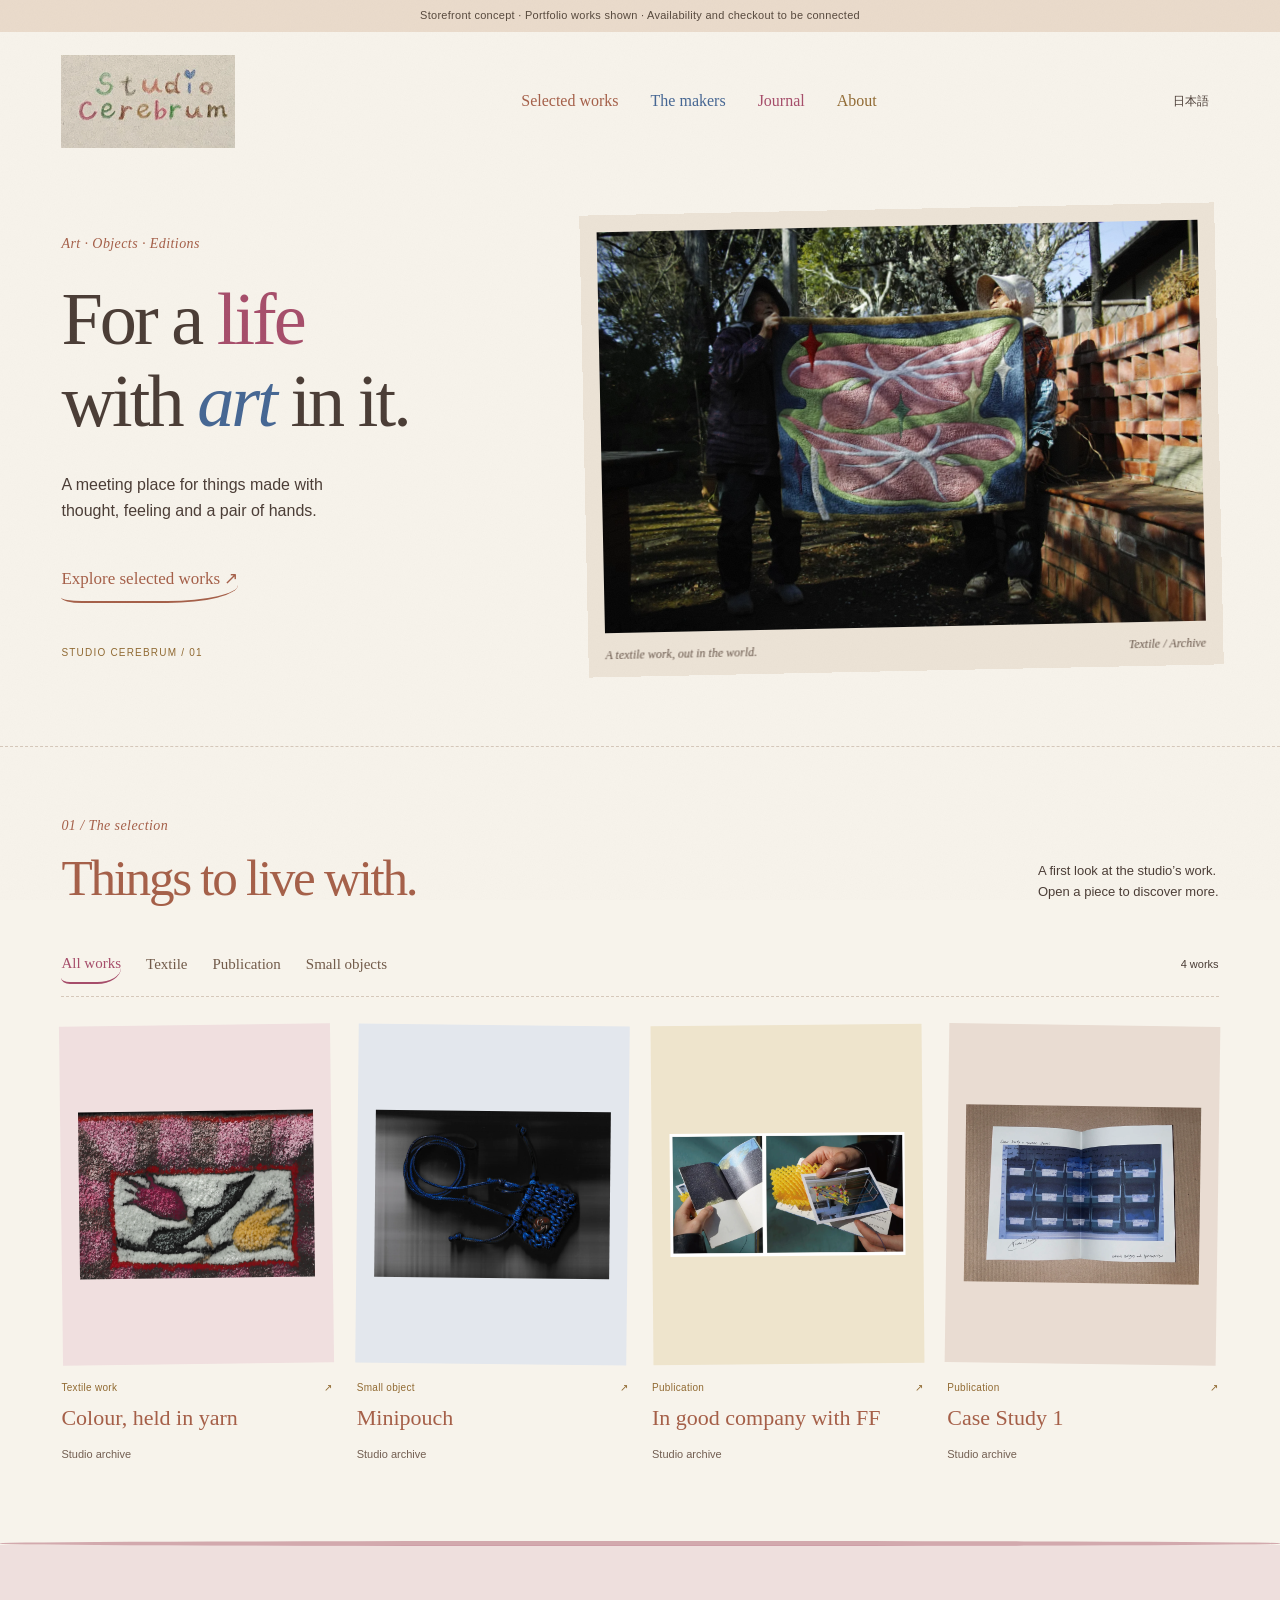
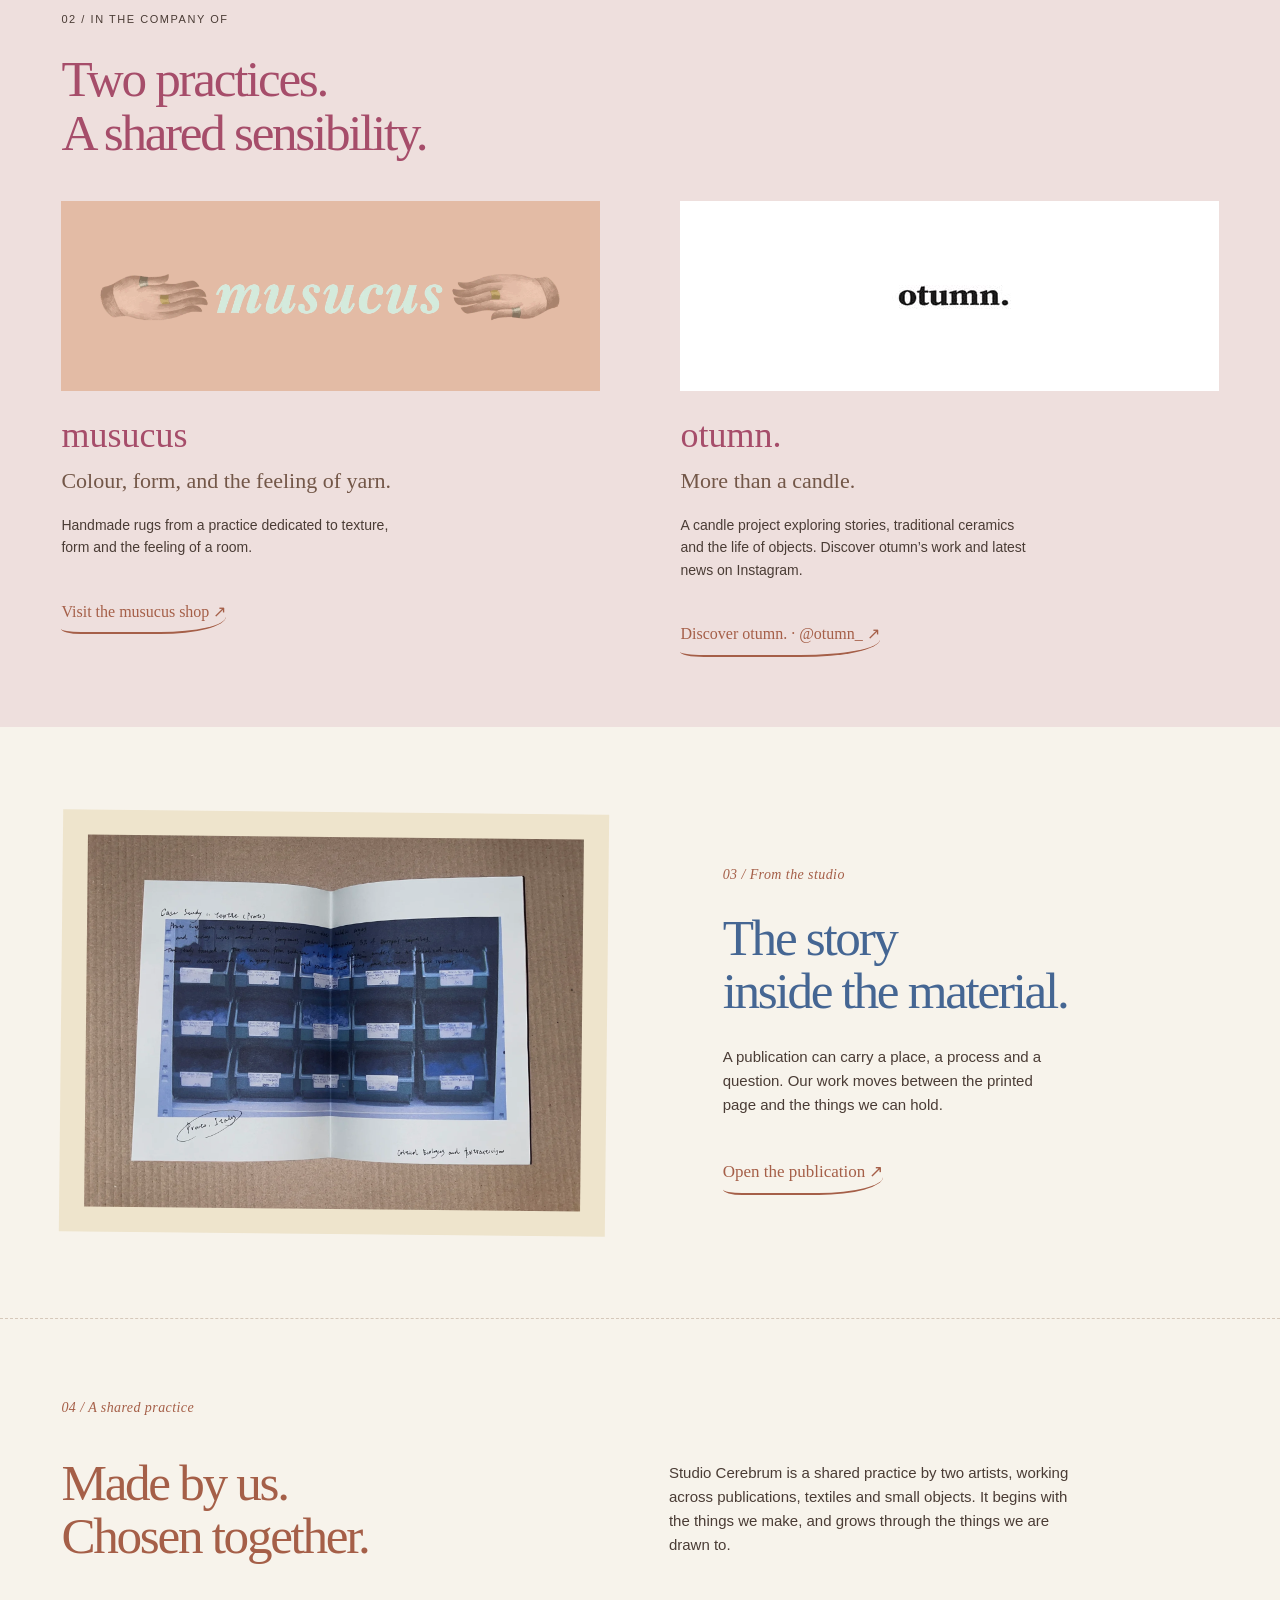
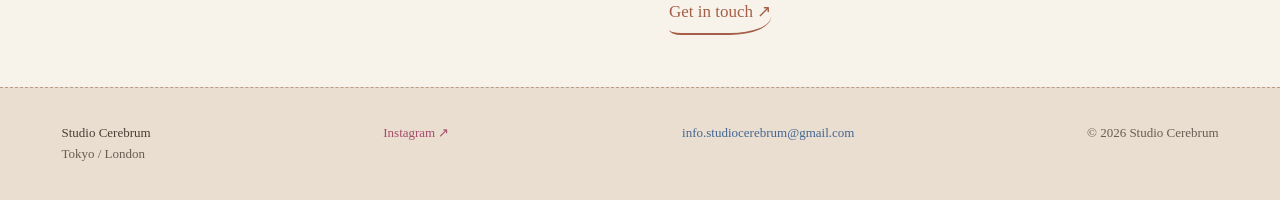
==== commerce-preview/index.html @ b54a4221 "Add logo-led storefront preview with musucus and otumn makers" ====
<!doctype html>
<html lang="en"><head><meta charset="utf-8"><meta name="viewport" content="width=device-width,initial-scale=1"><meta name="robots" content="noindex,nofollow"><meta name="description" content="An editorial storefront preview for Studio Cerebrum, featuring textile works, publications and small objects."><title>Studio Cerebrum — Objects for everyday company</title><link rel="stylesheet" href="style.css"><link rel="stylesheet" href="logo-palette.css"></head>
<body><div class="preview-note">Storefront concept · Portfolio works shown · Availability and checkout to be connected</div><header><a class="brand" href="#top" aria-label="Studio Cerebrum home"><img src="assets/wordmark.webp" width="912" height="668" alt="Studio Cerebrum"></a><nav aria-label="Main"><a href="#selection" data-en="Selected works" data-ja="作品">Selected works</a><a href="#makers" data-en="The makers" data-ja="つくり手">The makers</a><a href="#journal" data-en="Journal" data-ja="読みもの">Journal</a><a href="#about" data-en="About" data-ja="私たちについて">About</a></nav><button id="language" aria-label="Switch to Japanese">日本語</button></header>
<main id="top"><section class="hero"><div class="hero-copy"><p class="eyebrow">Art · Objects · Editions</p><h1 data-en="For a <span class='pencil-rose'>life</span><br>with <span class='pencil-blue'>art</span> in it." data-ja="<span class='pencil-blue'>アート</span>と、<br><span class='pencil-rose'>暮らしていく。</span>">For a <span class="pencil-rose">life</span><br>with <span class="pencil-blue">art</span> in it.</h1><p data-en="A meeting place for things made with thought, feeling and a pair of hands." data-ja="考えること、感じること、手を動かすこと。そこから生まれたものが集まる場所。">A meeting place for things made with thought, feeling and a pair of hands.</p><a class="text-link" href="#selection" data-en="Explore selected works ↗" data-ja="作品を見る ↗">Explore selected works ↗</a><span class="hero-no">STUDIO CEREBRUM / 01</span></div><figure class="hero-image"><img src="assets/work-rug.webp" width="5424" height="3616" fetchpriority="high" alt="A large pink and green hand-tufted rug held outdoors at a temple"><figcaption><span data-en="A textile work, out in the world." data-ja="外の世界に、テキスタイルの作品を。">A textile work, out in the world.</span><span>Textile / Archive</span></figcaption></figure></section>
<section id="selection" class="selection"><div class="section-heading"><div><p class="eyebrow">01 / The selection</p><h2 data-en="Things to live with." data-ja="暮らしのそばに。">Things to live with.</h2></div><p class="section-note" data-en="A first look at the studio’s work.<br>Open a piece to discover more." data-ja="スタジオの作品をご紹介します。<br>それぞれの作品から、もう少し奥へ。">A first look at the studio’s work.<br>Open a piece to discover more.</p></div><div class="filters" role="group" aria-label="Filter selected works"><button class="active" data-filter="all" aria-pressed="true" data-en="All works" data-ja="すべて">All works</button><button data-filter="textile" aria-pressed="false" data-en="Textile" data-ja="テキスタイル">Textile</button><button data-filter="print" aria-pressed="false" data-en="Publication" data-ja="出版物">Publication</button><button data-filter="object" aria-pressed="false" data-en="Small objects" data-ja="小さなもの">Small objects</button><span id="count" aria-live="polite">4 works</span></div>
<div class="works"><article data-category="textile"><button class="work-button" data-work="rug"><div class="image-mat pink"><img src="assets/Rug.webp" alt="Pink, white, black and yellow organic forms in a hand-tufted rug" width="3507" height="2480" loading="lazy"></div><div class="work-meta"><span>Textile work</span><span>↗</span></div><p data-en="Colour, held in yarn" data-ja="糸に宿る色">Colour, held in yarn</p><span class="caption">Studio archive</span></button></article><article data-category="object"><button class="work-button" data-work="pouch"><div class="image-mat sage"><img src="assets/Minipouch.webp" alt="A blue knitted pouch with a cord and bead" width="3294" height="2329" loading="lazy"></div><div class="work-meta"><span>Small object</span><span>↗</span></div><p data-en="Minipouch" data-ja="ミニポーチ">Minipouch</p><span class="caption">Studio archive</span></button></article><article data-category="print"><button class="work-button" data-work="zine"><div class="image-mat cream"><img src="assets/work-prato.webp" alt="An open publication held in hands, with a yellow mesh form" width="1209" height="615" loading="lazy"></div><div class="work-meta"><span>Publication</span><span>↗</span></div><p>In good company with FF</p><span class="caption">Studio archive</span></button></article><article data-category="print"><button class="work-button" data-work="study"><div class="image-mat gray"><img src="assets/work-zine.webp" alt="A textile research publication spread with a photograph of wool crates" width="788" height="591" loading="lazy"></div><div class="work-meta"><span>Publication</span><span>↗</span></div><p>Case Study 1</p><span class="caption">Studio archive</span></button></article></div><noscript><p>All works are shown. For details, contact the studio using the email below.</p></noscript></section>
<section id="makers" class="maker makers-pair"><p class="eyebrow">02 / In the company of</p><h2 class="makers-heading" data-en="Two practices.<br>A shared sensibility." data-ja="ふたつの制作。<br>ひとつの感性。">Two practices.<br>A shared sensibility.</h2><div class="makers-list">
<article class="maker-card"><a class="maker-logo musucus-mark" href="https://musucus.base.shop/" target="_blank" rel="noopener" aria-label="musucus — visit the shop"><img src="assets/musucus-logo.webp" alt="musucus — illustrated hands and wordmark" width="1800" height="286" loading="lazy"></a><div><h3>musucus</h3><p class="maker-subtitle" data-en="Colour, form, and the feeling of yarn." data-ja="色、かたち、糸の手触り。">Colour, form, and the feeling of yarn.</p><p data-en="Handmade rugs from a practice dedicated to texture, form and the feeling of a room." data-ja="質感、かたち、そして部屋に流れる空気を大切にした、ハンドメイドのラグ。">Handmade rugs from a practice dedicated to texture, form and the feeling of a room.</p><a class="text-link" href="https://musucus.base.shop/" target="_blank" rel="noopener" data-en="Visit the musucus shop ↗" data-ja="musucus のショップへ ↗">Visit the musucus shop ↗</a></div></article>
<article class="maker-card"><a class="maker-logo otumn-mark" href="https://www.instagram.com/otumn_/" target="_blank" rel="noopener" aria-label="otumn — view Instagram"><img src="assets/otumn-logo.jpg" alt="otumn." width="150" height="150" loading="lazy"></a><div><h3>otumn.</h3><p class="maker-subtitle" data-en="More than a candle." data-ja="キャンドルの、その先に。">More than a candle.</p><p data-en="A candle project exploring stories, traditional ceramics and the life of objects. Discover otumn’s work and latest news on Instagram." data-ja="物語、伝統的な陶器、ものが持つ時間を探るキャンドルのプロジェクト。作品や最新のお知らせはInstagramへ。">A candle project exploring stories, traditional ceramics and the life of objects. Discover otumn’s work and latest news on Instagram.</p><a class="text-link" href="https://www.instagram.com/otumn_/" target="_blank" rel="noopener" data-en="Discover otumn. · @otumn_ ↗" data-ja="otumn. を見る · @otumn_ ↗">Discover otumn. · @otumn_ ↗</a></div></article>
</div></section>
<section id="journal" class="journal"><div class="journal-image"><img src="assets/work-zine.webp" alt="Research notes and a photograph in the Prato textile publication" width="788" height="591" loading="lazy"></div><div><p class="eyebrow">03 / From the studio</p><h2 data-en="The story<br>inside the material." data-ja="素材の中の、<br>物語。">The story<br>inside the material.</h2><p data-en="A publication can carry a place, a process and a question. Our work moves between the printed page and the things we can hold." data-ja="場所や、過程や、問いを、一冊に。私たちの制作は、紙の上と、手に触れられるものの間を行き来します。">A publication can carry a place, a process and a question. Our work moves between the printed page and the things we can hold.</p><button class="text-link" data-work="study" data-en="Open the publication ↗" data-ja="出版物を見る ↗">Open the publication ↗</button></div></section>
<section id="about" class="about"><p class="eyebrow">04 / A shared practice</p><h2 data-en="Made by us.<br>Chosen together." data-ja="私たちがつくるもの。<br>一緒に選ぶもの。">Made by us.<br>Chosen together.</h2><div><p data-en="Studio Cerebrum is a shared practice by two artists, working across publications, textiles and small objects. It begins with the things we make, and grows through the things we are drawn to." data-ja="Studio Cerebrum は、二人のアーティストによる共同の活動です。出版物、テキスタイル、小さなオブジェクト。自分たちがつくるものから始まり、心を惹かれるものへと広がっていきます。">Studio Cerebrum is a shared practice by two artists, working across publications, textiles and small objects. It begins with the things we make, and grows through the things we are drawn to.</p><a class="text-link" href="mailto:info.studiocerebrum@gmail.com" data-en="Get in touch ↗" data-ja="お問い合わせ ↗">Get in touch ↗</a></div></section>
</main><footer><p>Studio Cerebrum<br><span>Tokyo / London</span></p><a href="https://www.instagram.com/studio_cerebrum/" target="_blank" rel="noopener">Instagram ↗</a><a href="mailto:info.studiocerebrum@gmail.com">info.studiocerebrum@gmail.com</a><span>© 2026 Studio Cerebrum</span></footer>
<dialog id="work-dialog" aria-labelledby="work-title"><button id="close-dialog" class="close" aria-label="Close work details">Close ×</button><div class="dialog-grid"><img id="work-image" src="assets/Rug.webp" alt=""><div><p class="eyebrow" id="work-kind"></p><h2 id="work-title"></h2><p id="work-description"></p><p class="note" data-en="Portfolio work. Price, dimensions, materials and availability will be confirmed before this becomes a shop listing." data-ja="ポートフォリオの作品です。価格、サイズ、素材、在庫は、販売ページの公開前に確認します。">Portfolio work. Price, dimensions, materials and availability will be confirmed before this becomes a shop listing.</p><a id="work-contact" class="text-link" href="mailto:info.studiocerebrum@gmail.com" data-en="Enquire about this work ↗" data-ja="この作品について問い合わせる ↗">Enquire about this work ↗</a></div></div></dialog><script src="app.js"></script></body></html>
---- commerce-preview/style.css ----
:root{--paper:#faf9f5;--ink:#23281f;--sage:#d5e8dc;--line:#cacdc3;--pad:clamp(20px,4.8vw,76px)}*{box-sizing:border-box}html{scroll-behavior:smooth;scroll-padding-top:25px}body{margin:0;background:var(--paper);color:var(--ink);font-family:Arial,'Yu Gothic',sans-serif;font-size:15px;line-height:1.6}a{color:inherit;text-decoration:none}button{font:inherit;color:inherit;cursor:pointer}button:focus-visible,a:focus-visible{outline:2px solid #31553f;outline-offset:6px}img{display:block;max-width:100%;height:auto}h1,h2,.large{font-family:Georgia,'Yu Mincho',serif;font-weight:400;letter-spacing:-.045em;line-height:1.04}h1{font-size:clamp(48px,6.5vw,108px);margin:24px 0 30px}h2{font-size:clamp(36px,4vw,64px);margin:10px 0 28px}.preview-note{font-size:11px;letter-spacing:.025em;padding:7px var(--pad);background:#e9eddf;text-align:center}header{padding:15px var(--pad);display:flex;align-items:center;gap:30px;border-bottom:1px solid var(--line)}.brand{width:115px;flex-shrink:0}.brand img{width:100%;height:78px;object-fit:contain;mix-blend-mode:multiply}nav{margin:auto;display:flex;gap:clamp(18px,2.5vw,44px);font-size:13px}nav a:hover{text-decoration:underline;text-underline-offset:5px}#language{border:0;background:transparent;font-size:12px;padding:10px}.hero{padding:52px var(--pad) 76px;display:grid;grid-template-columns:.82fr 1.18fr;gap:6%;align-items:center}.hero-copy{padding:20px 0}.eyebrow{font-size:11px;letter-spacing:.14em;text-transform:uppercase}.hero-copy>p:not(.eyebrow){max-width:32ch;font-size:16px}.text-link{display:inline-block;border:0;border-bottom:1px solid var(--ink);background:transparent;padding:8px 0;margin-top:18px;text-align:left}.hero-no{display:block;font-size:10px;letter-spacing:.12em;margin-top:56px}.hero-image{margin:0}.hero-image img{width:100%;aspect-ratio:1/1.04;object-fit:contain;background:#e9eadf}.hero-image figcaption{display:flex;justify-content:space-between;font-size:10px;margin-top:10px;gap:20px}.selection{padding:54px var(--pad) 80px;border-top:1px solid var(--line)}.section-heading{display:flex;justify-content:space-between;gap:40px;align-items:end}.section-note{font-size:13px;margin-bottom:30px}.filters{display:flex;align-items:center;gap:20px;border-bottom:1px solid var(--line);margin:12px 0 28px;padding-bottom:12px;flex-wrap:wrap}.filters button{border:0;background:transparent;font-size:12px;padding:7px 0;opacity:.65}.filters .active{opacity:1;border-bottom:1px solid var(--ink)}#count{margin-left:auto;font-size:11px}.works{display:grid;grid-template-columns:repeat(4,minmax(0,1fr));gap:24px}.work-button{border:0;padding:0;background:transparent;width:100%;text-align:left}.image-mat{aspect-ratio:4/5;display:flex;align-items:center;justify-content:center;padding:18px;transition:background .2s}.image-mat img{width:100%;max-height:100%;object-fit:contain}.pink{background:#efded8}.sage{background:#dce5d7}.cream{background:#eee9d9}.gray{background:#e3e5df}.work-meta{display:flex;justify-content:space-between;font-size:10px;letter-spacing:.03em;margin-top:16px}.work-button p{font:22px/1.2 Georgia,serif;margin:9px 0}.caption{font-size:11px;color:#58614f}.work-button:hover .image-mat{background:#cdddc8}.maker{padding:55px var(--pad) 70px;background:var(--sage)}.maker-grid{display:grid;grid-template-columns:1fr 1fr;gap:7%;margin-top:28px}.maker h2{font-style:italic;font-size:clamp(70px,10vw,160px);align-self:center}.large{font-size:clamp(36px,4vw,64px);margin:20px 0}.maker-grid>div>p:not(.large){max-width:45ch}.journal{padding:85px var(--pad);display:grid;grid-template-columns:1.1fr 1fr;gap:10%;align-items:center}.journal-image{background:#e9e6db;padding:25px}.journal h2{margin-top:24px}.journal p{max-width:41ch}.about{padding:64px var(--pad);border-top:1px solid var(--line);display:grid;grid-template-columns:1fr 1fr;gap:5%}.about>.eyebrow{grid-column:1/-1}.about>div{max-width:48ch}footer{background:#252f25;color:#f3f3e9;padding:35px var(--pad);display:flex;justify-content:space-between;align-items:start;gap:25px;font-size:11px}footer p{margin:0}footer span{opacity:.8}dialog{border:1px solid var(--line);background:var(--paper);color:var(--ink);width:min(1050px,94vw);max-height:90vh;padding:35px}dialog::backdrop{background:#1a241bcc}.close{display:block;margin:0 0 30px auto;border:0;background:transparent;padding:10px}.dialog-grid{display:grid;grid-template-columns:1.1fr 1fr;gap:40px;align-items:center}.dialog-grid img{width:100%;max-height:60vh;object-fit:contain;background:#eceee5}.dialog-grid h2{font-size:42px}.note{font-size:12px;border-top:1px solid var(--line);padding-top:20px}[hidden]{display:none!important}@media(max-width:850px){.hero{gap:5%}.hero h1{font-size:64px}.works{grid-template-columns:repeat(2,minmax(0,1fr))}.maker h2{font-size:88px}.section-heading{align-items:start}.section-note{max-width:23ch}footer{flex-wrap:wrap}}@media(max-width:600px){header{gap:12px;flex-wrap:wrap}.brand{width:88px}.brand img{height:57px}nav{order:3;width:100%;justify-content:space-between;gap:8px;font-size:11px;padding:4px 0 9px}#language{margin-left:auto}.hero{grid-template-columns:1fr;padding-top:23px;gap:25px}.hero h1{font-size:58px}.hero-copy{padding:0}.hero-no{margin-top:26px}.hero-image img{aspect-ratio:4/3}.section-heading{display:block}.section-note{max-width:none}.works{gap:20px 14px}.image-mat{padding:10px}.work-button p{font-size:20px}.filters{gap:17px}.maker-grid,.journal,.about,.dialog-grid{grid-template-columns:1fr}.maker h2{margin-top:0;font-size:78px}.maker-grid{gap:0}.journal{padding-top:50px;padding-bottom:50px;gap:25px}.about{gap:0}.hero-image figcaption{font-size:9px}.dialog-grid{gap:20px}.dialog-grid img{max-height:35vh}dialog{padding:20px}.dialog-grid h2{font-size:32px}footer{display:grid;grid-template-columns:1fr}footer a{overflow-wrap:anywhere}}@media(prefers-reduced-motion:reduce){html{scroll-behavior:auto}*{transition:none!important}}
:lang(ja) h1{font-size:clamp(32px,4.5vw,68px)}:lang(ja) h2{font-size:clamp(28px,3.5vw,54px)}
---- commerce-preview/logo-palette.css ----
/* Colours follow the existing coloured-pencil wordmark: paper, rose, clay,
   ochre and blue. Leaf green remains in the logo, not as the site's UI theme. */
:root{--paper:#f7f3eb;--ink:#4a3c35;--line:#d6c8ba;--rose:#a64d6a;--blue:#456693;--ochre:#916a32;--clay:#a55f48}
body{background-color:var(--paper)}
body::before{content:"";position:fixed;inset:0;z-index:20;pointer-events:none;opacity:.035;background-image:url("paper-grain.svg")}
.preview-note{background:#eadbcb;color:#56483c}
header{border-bottom:0;padding-top:23px;padding-bottom:19px}
.brand{width:174px;height:93px;overflow:hidden}
.brand img{width:250px;max-width:none;height:auto;position:relative;left:-38px;top:-49px;mix-blend-mode:multiply}
nav{font-family:Georgia,'Yu Mincho',serif;font-size:16px}
nav a:nth-child(1){color:var(--clay)}nav a:nth-child(2){color:var(--blue)}nav a:nth-child(3){color:var(--rose)}nav a:nth-child(4){color:var(--ochre)}
nav a:hover{text-decoration-style:wavy;text-decoration-thickness:1px}
button:focus-visible,a:focus-visible{outline-color:var(--blue)}
.hero{padding-top:32px;padding-bottom:65px;gap:7%}
.hero h1{font-weight:400;line-height:1.1;font-size:clamp(48px,5.8vw,92px);letter-spacing:-.04em}
.hero h1 .pencil-rose{color:var(--rose)}.hero h1 .pencil-blue{color:var(--blue);font-style:italic;white-space:nowrap}
.hero .eyebrow,.section-heading .eyebrow,.journal .eyebrow,.about>.eyebrow{font-family:Georgia,serif;font-style:italic;text-transform:none;letter-spacing:.03em;font-size:14px;color:var(--clay)}
.hero-no{color:var(--ochre);margin-top:42px}
.hero-image{transform:rotate(-1.2deg);padding:17px 17px 12px;background:#ece3d6}
.hero-image img{aspect-ratio:auto;background:transparent}
.hero-image figcaption{font-family:Georgia,serif;font-style:italic;font-size:12px;margin-top:13px;color:#665448}
.text-link{border-bottom-color:var(--clay);border-bottom-width:2px;border-radius:0 0 40% 12%;font-family:Georgia,serif;font-size:17px;color:var(--clay)}
.selection{border-top:1px dashed var(--line)}.section-heading h2{color:var(--clay)}
.filters{border-bottom:1px dashed var(--line);gap:25px}.filters button{font-family:Georgia,serif;font-size:15px;opacity:1;color:#725b4a}.filters .active{color:var(--rose);border-bottom:2px solid var(--rose);border-radius:0 0 40% 15%}
.image-mat{background:#eee5d9;border:0}.pink{background:#f0dfdf}.sage{background:#e3e7ed}.cream{background:#eee4cc}.gray{background:#e9dcd2}
.works article:nth-child(1) .image-mat{transform:rotate(-.7deg)}.works article:nth-child(2) .image-mat{transform:rotate(.6deg)}.works article:nth-child(3) .image-mat{transform:rotate(-.5deg)}.works article:nth-child(4) .image-mat{transform:rotate(.8deg)}
.work-button:hover .image-mat{background:#ead8c8}.work-button p{color:var(--clay)}.caption{color:#735f52}.work-meta{color:var(--ochre)}
.maker{background:#eedfdd;position:relative}.maker::before{content:"";position:absolute;top:-4px;left:0;right:0;border-top:5px solid #b46c7b;border-radius:45%;opacity:.55}.maker h2{color:var(--rose)}.maker .large{color:#735748}
.journal-image{background:#eee4cc;transform:rotate(.6deg)}.journal h2{color:var(--blue)}
.about{border-top:1px dashed var(--line)}.about h2{color:var(--clay)}
footer{background:#e9ded0;color:var(--ink);border-top:1px dashed #b79d85;font-family:Georgia,serif;font-size:13px}
footer a:first-of-type{color:var(--rose)}footer a:last-of-type{color:var(--blue)}
dialog{background:var(--paper);border:1px solid #bda58e}dialog::backdrop{background:#493c3599}.dialog-grid img{background:#ede3d6}.dialog-grid h2{color:var(--rose)}
@media(max-width:850px){header{flex-wrap:wrap}nav{order:3;flex-basis:100%;justify-content:space-between;gap:16px}nav a{white-space:nowrap}#language{margin-left:auto;white-space:nowrap}.hero h1{font-size:56px}.hero-image{padding:12px}.hero-image figcaption{display:block}.hero-image figcaption span:last-child{display:block;margin-top:5px}}
@media(max-width:600px){header{padding-top:14px}.brand{width:137px;height:71px}.brand img{width:203px;left:-32px;top:-41px}nav{font-size:14px}.hero{padding-top:22px;gap:38px}.hero h1{font-size:48px}.hero-image{transform:rotate(-.6deg)}.hero-no{margin-top:30px}.hero-image figcaption{font-size:11px}.filters{gap:16px}.filters button{font-size:13px}.image-mat{padding:9px}.work-button p{font-size:20px}}
:lang(ja) .hero h1{font-size:clamp(32px,4.5vw,68px)}
.musucus-mark img{mix-blend-mode:normal!important}
@media(prefers-reduced-motion:reduce){.hero-image,.journal-image,.image-mat{transform:none!important}}

/* Equal space for both founding practices, using their original logos. */
.makers-pair{padding-top:55px}.makers-pair .makers-heading{font-style:normal;font-size:clamp(36px,4vw,62px);margin:24px 0 42px}.makers-list{display:grid;grid-template-columns:1fr 1fr;gap:7%}.maker-card{min-width:0}.maker-logo{display:flex;align-items:center;justify-content:center;height:190px;margin-bottom:25px;background:#f7f3eb}.musucus-mark{padding:25px;background:#e3bba5}.musucus-mark img{width:100%;height:auto;mix-blend-mode:multiply}.otumn-mark{background:#fff}.otumn-mark img{width:150px;height:150px;object-fit:contain}.maker-card h3{font:36px/1.1 Georgia,serif;margin:0 0 12px;color:var(--rose)}.maker-card .maker-subtitle{font:22px/1.3 Georgia,serif;color:#735748;margin:0 0 18px}.maker-card p:not(.maker-subtitle){font-size:14px;max-width:45ch}.maker-card .text-link{font-size:16px}@media(max-width:600px){.makers-list{grid-template-columns:1fr;gap:42px}.maker-logo{height:160px;margin-bottom:22px}.makers-pair .makers-heading{font-size:36px}.maker-card+ .maker-card{border-top:1px dashed #bda58e;padding-top:35px}}
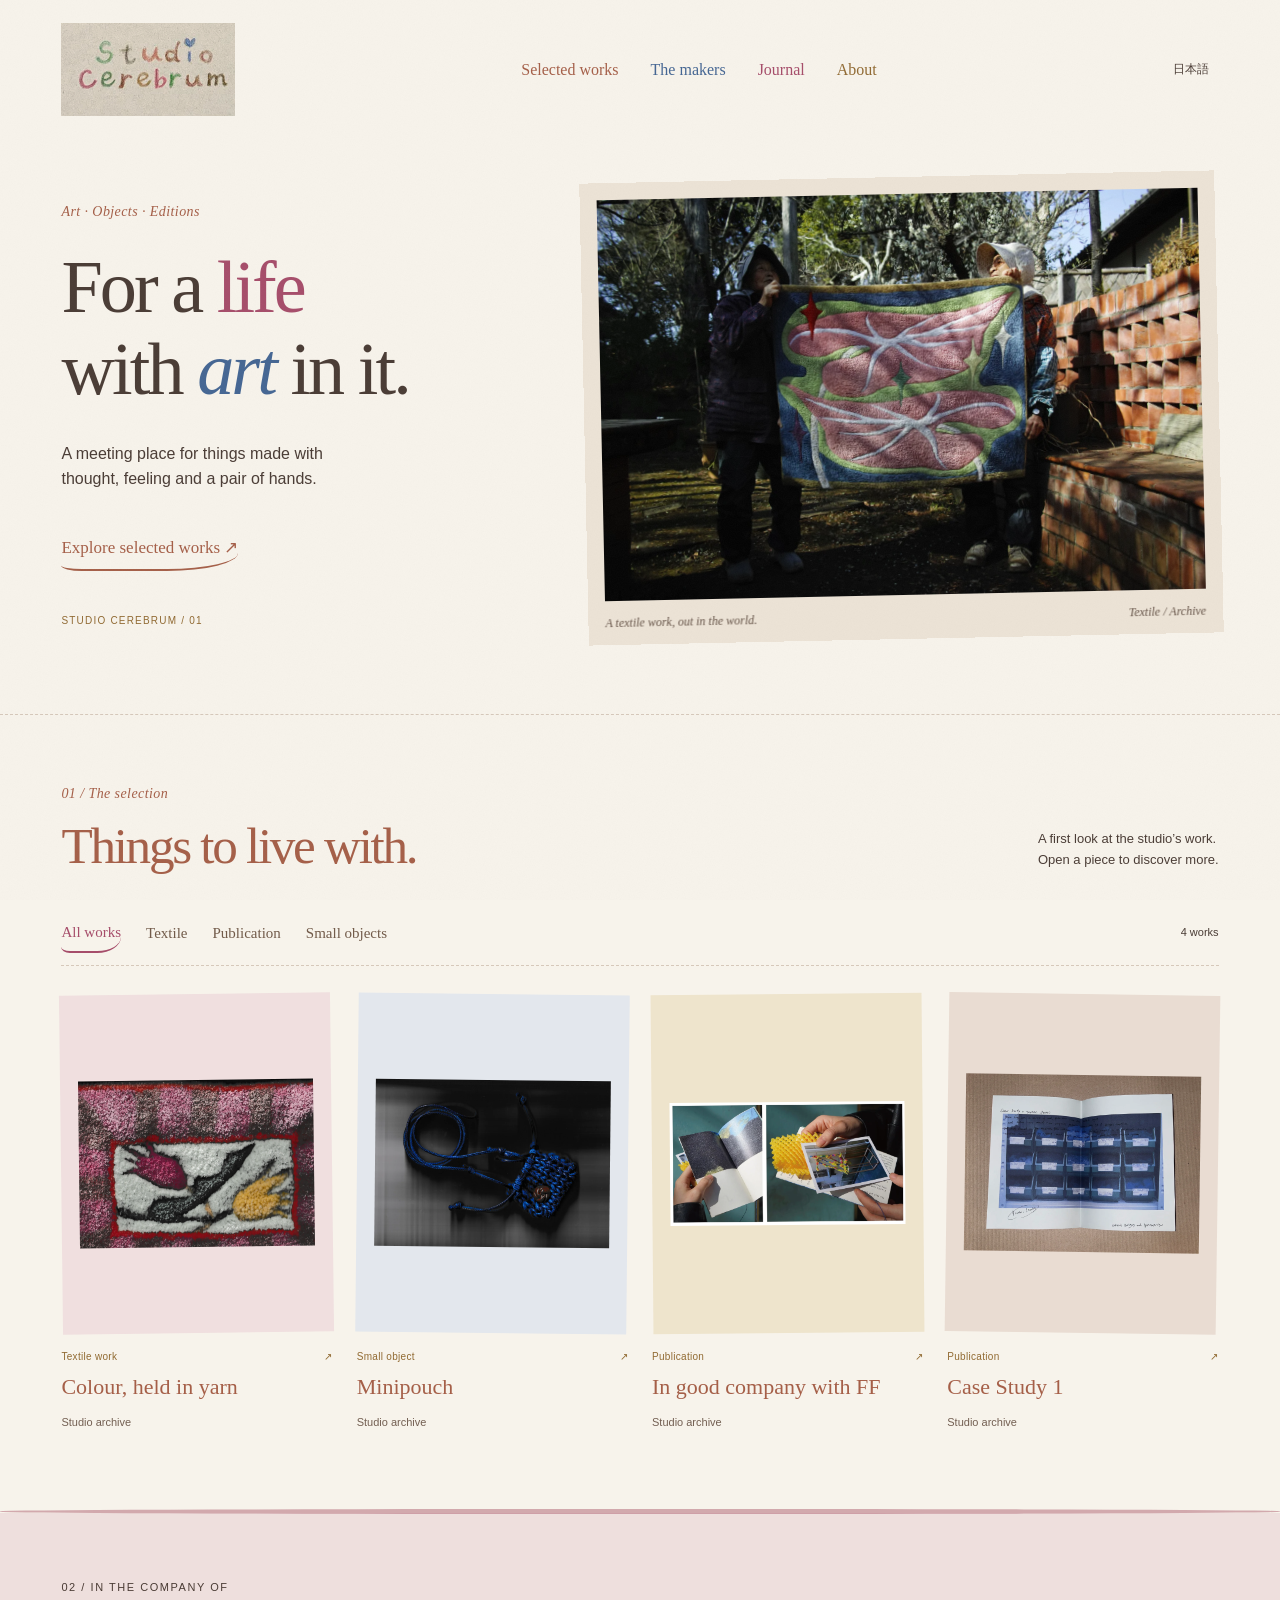
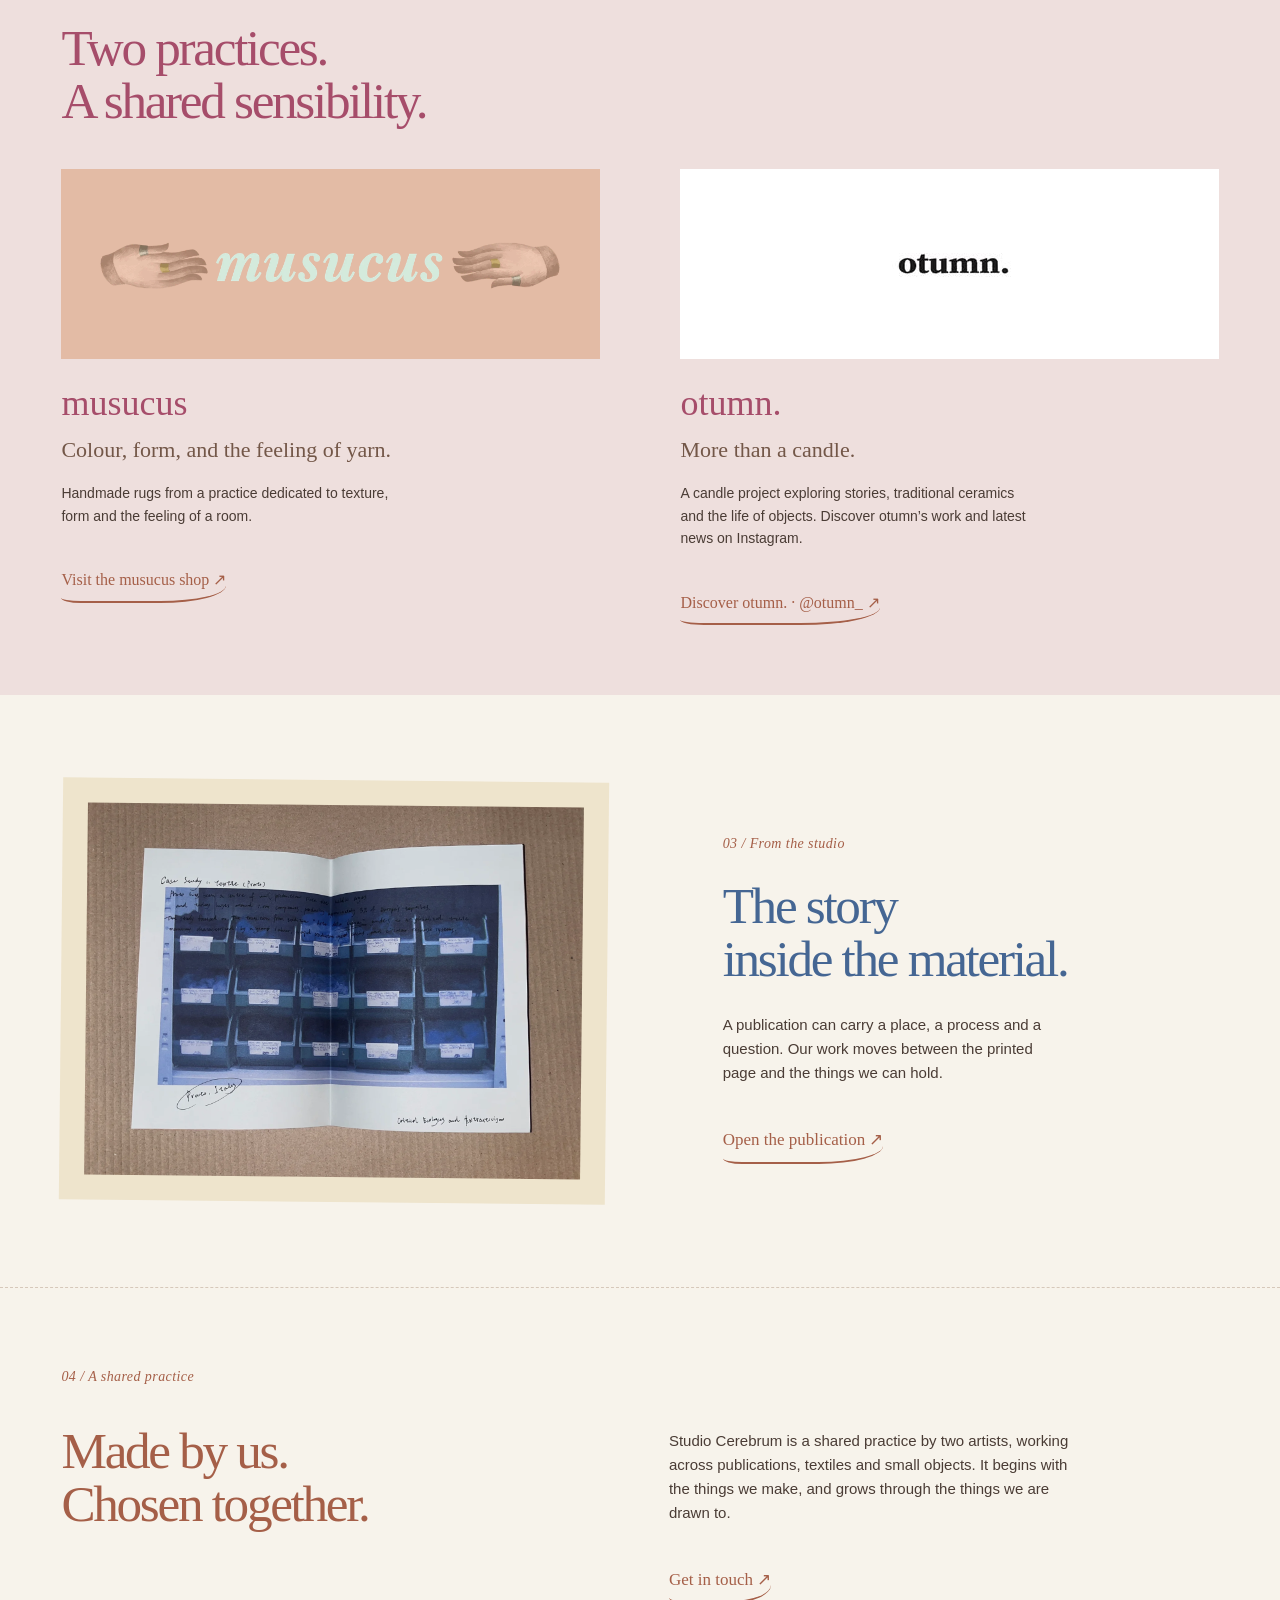
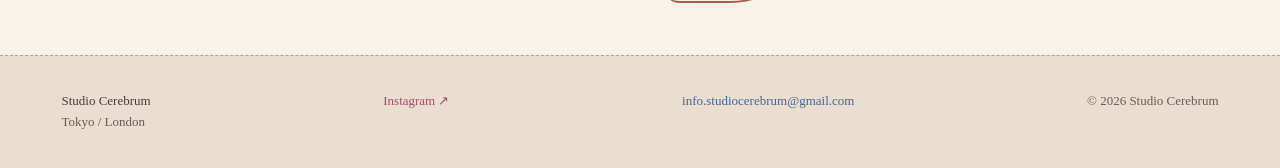
==== commit 0fd4bfb3: "Publish Cerebrum redesign at the main domain" ====
--- a/commerce-preview/index.html
+++ b/commerce-preview/index.html
@@ -1,14 +1 @@
-<!doctype html>
-<html lang="en"><head><meta charset="utf-8"><meta name="viewport" content="width=device-width,initial-scale=1"><meta name="robots" content="noindex,nofollow"><meta name="description" content="An editorial storefront preview for Studio Cerebrum, featuring textile works, publications and small objects."><title>Studio Cerebrum — Objects for everyday company</title><link rel="stylesheet" href="style.css"><link rel="stylesheet" href="logo-palette.css"></head>
-<body><div class="preview-note">Storefront concept · Portfolio works shown · Availability and checkout to be connected</div><header><a class="brand" href="#top" aria-label="Studio Cerebrum home"><img src="assets/wordmark.webp" width="912" height="668" alt="Studio Cerebrum"></a><nav aria-label="Main"><a href="#selection" data-en="Selected works" data-ja="作品">Selected works</a><a href="#makers" data-en="The makers" data-ja="つくり手">The makers</a><a href="#journal" data-en="Journal" data-ja="読みもの">Journal</a><a href="#about" data-en="About" data-ja="私たちについて">About</a></nav><button id="language" aria-label="Switch to Japanese">日本語</button></header>
-<main id="top"><section class="hero"><div class="hero-copy"><p class="eyebrow">Art · Objects · Editions</p><h1 data-en="For a <span class='pencil-rose'>life</span><br>with <span class='pencil-blue'>art</span> in it." data-ja="<span class='pencil-blue'>アート</span>と、<br><span class='pencil-rose'>暮らしていく。</span>">For a <span class="pencil-rose">life</span><br>with <span class="pencil-blue">art</span> in it.</h1><p data-en="A meeting place for things made with thought, feeling and a pair of hands." data-ja="考えること、感じること、手を動かすこと。そこから生まれたものが集まる場所。">A meeting place for things made with thought, feeling and a pair of hands.</p><a class="text-link" href="#selection" data-en="Explore selected works ↗" data-ja="作品を見る ↗">Explore selected works ↗</a><span class="hero-no">STUDIO CEREBRUM / 01</span></div><figure class="hero-image"><img src="assets/work-rug.webp" width="5424" height="3616" fetchpriority="high" alt="A large pink and green hand-tufted rug held outdoors at a temple"><figcaption><span data-en="A textile work, out in the world." data-ja="外の世界に、テキスタイルの作品を。">A textile work, out in the world.</span><span>Textile / Archive</span></figcaption></figure></section>
-<section id="selection" class="selection"><div class="section-heading"><div><p class="eyebrow">01 / The selection</p><h2 data-en="Things to live with." data-ja="暮らしのそばに。">Things to live with.</h2></div><p class="section-note" data-en="A first look at the studio’s work.<br>Open a piece to discover more." data-ja="スタジオの作品をご紹介します。<br>それぞれの作品から、もう少し奥へ。">A first look at the studio’s work.<br>Open a piece to discover more.</p></div><div class="filters" role="group" aria-label="Filter selected works"><button class="active" data-filter="all" aria-pressed="true" data-en="All works" data-ja="すべて">All works</button><button data-filter="textile" aria-pressed="false" data-en="Textile" data-ja="テキスタイル">Textile</button><button data-filter="print" aria-pressed="false" data-en="Publication" data-ja="出版物">Publication</button><button data-filter="object" aria-pressed="false" data-en="Small objects" data-ja="小さなもの">Small objects</button><span id="count" aria-live="polite">4 works</span></div>
-<div class="works"><article data-category="textile"><button class="work-button" data-work="rug"><div class="image-mat pink"><img src="assets/Rug.webp" alt="Pink, white, black and yellow organic forms in a hand-tufted rug" width="3507" height="2480" loading="lazy"></div><div class="work-meta"><span>Textile work</span><span>↗</span></div><p data-en="Colour, held in yarn" data-ja="糸に宿る色">Colour, held in yarn</p><span class="caption">Studio archive</span></button></article><article data-category="object"><button class="work-button" data-work="pouch"><div class="image-mat sage"><img src="assets/Minipouch.webp" alt="A blue knitted pouch with a cord and bead" width="3294" height="2329" loading="lazy"></div><div class="work-meta"><span>Small object</span><span>↗</span></div><p data-en="Minipouch" data-ja="ミニポーチ">Minipouch</p><span class="caption">Studio archive</span></button></article><article data-category="print"><button class="work-button" data-work="zine"><div class="image-mat cream"><img src="assets/work-prato.webp" alt="An open publication held in hands, with a yellow mesh form" width="1209" height="615" loading="lazy"></div><div class="work-meta"><span>Publication</span><span>↗</span></div><p>In good company with FF</p><span class="caption">Studio archive</span></button></article><article data-category="print"><button class="work-button" data-work="study"><div class="image-mat gray"><img src="assets/work-zine.webp" alt="A textile research publication spread with a photograph of wool crates" width="788" height="591" loading="lazy"></div><div class="work-meta"><span>Publication</span><span>↗</span></div><p>Case Study 1</p><span class="caption">Studio archive</span></button></article></div><noscript><p>All works are shown. For details, contact the studio using the email below.</p></noscript></section>
-<section id="makers" class="maker makers-pair"><p class="eyebrow">02 / In the company of</p><h2 class="makers-heading" data-en="Two practices.<br>A shared sensibility." data-ja="ふたつの制作。<br>ひとつの感性。">Two practices.<br>A shared sensibility.</h2><div class="makers-list">
-<article class="maker-card"><a class="maker-logo musucus-mark" href="https://musucus.base.shop/" target="_blank" rel="noopener" aria-label="musucus — visit the shop"><img src="assets/musucus-logo.webp" alt="musucus — illustrated hands and wordmark" width="1800" height="286" loading="lazy"></a><div><h3>musucus</h3><p class="maker-subtitle" data-en="Colour, form, and the feeling of yarn." data-ja="色、かたち、糸の手触り。">Colour, form, and the feeling of yarn.</p><p data-en="Handmade rugs from a practice dedicated to texture, form and the feeling of a room." data-ja="質感、かたち、そして部屋に流れる空気を大切にした、ハンドメイドのラグ。">Handmade rugs from a practice dedicated to texture, form and the feeling of a room.</p><a class="text-link" href="https://musucus.base.shop/" target="_blank" rel="noopener" data-en="Visit the musucus shop ↗" data-ja="musucus のショップへ ↗">Visit the musucus shop ↗</a></div></article>
-<article class="maker-card"><a class="maker-logo otumn-mark" href="https://www.instagram.com/otumn_/" target="_blank" rel="noopener" aria-label="otumn — view Instagram"><img src="assets/otumn-logo.jpg" alt="otumn." width="150" height="150" loading="lazy"></a><div><h3>otumn.</h3><p class="maker-subtitle" data-en="More than a candle." data-ja="キャンドルの、その先に。">More than a candle.</p><p data-en="A candle project exploring stories, traditional ceramics and the life of objects. Discover otumn’s work and latest news on Instagram." data-ja="物語、伝統的な陶器、ものが持つ時間を探るキャンドルのプロジェクト。作品や最新のお知らせはInstagramへ。">A candle project exploring stories, traditional ceramics and the life of objects. Discover otumn’s work and latest news on Instagram.</p><a class="text-link" href="https://www.instagram.com/otumn_/" target="_blank" rel="noopener" data-en="Discover otumn. · @otumn_ ↗" data-ja="otumn. を見る · @otumn_ ↗">Discover otumn. · @otumn_ ↗</a></div></article>
-</div></section>
-<section id="journal" class="journal"><div class="journal-image"><img src="assets/work-zine.webp" alt="Research notes and a photograph in the Prato textile publication" width="788" height="591" loading="lazy"></div><div><p class="eyebrow">03 / From the studio</p><h2 data-en="The story<br>inside the material." data-ja="素材の中の、<br>物語。">The story<br>inside the material.</h2><p data-en="A publication can carry a place, a process and a question. Our work moves between the printed page and the things we can hold." data-ja="場所や、過程や、問いを、一冊に。私たちの制作は、紙の上と、手に触れられるものの間を行き来します。">A publication can carry a place, a process and a question. Our work moves between the printed page and the things we can hold.</p><button class="text-link" data-work="study" data-en="Open the publication ↗" data-ja="出版物を見る ↗">Open the publication ↗</button></div></section>
-<section id="about" class="about"><p class="eyebrow">04 / A shared practice</p><h2 data-en="Made by us.<br>Chosen together." data-ja="私たちがつくるもの。<br>一緒に選ぶもの。">Made by us.<br>Chosen together.</h2><div><p data-en="Studio Cerebrum is a shared practice by two artists, working across publications, textiles and small objects. It begins with the things we make, and grows through the things we are drawn to." data-ja="Studio Cerebrum は、二人のアーティストによる共同の活動です。出版物、テキスタイル、小さなオブジェクト。自分たちがつくるものから始まり、心を惹かれるものへと広がっていきます。">Studio Cerebrum is a shared practice by two artists, working across publications, textiles and small objects. It begins with the things we make, and grows through the things we are drawn to.</p><a class="text-link" href="mailto:info.studiocerebrum@gmail.com" data-en="Get in touch ↗" data-ja="お問い合わせ ↗">Get in touch ↗</a></div></section>
-</main><footer><p>Studio Cerebrum<br><span>Tokyo / London</span></p><a href="https://www.instagram.com/studio_cerebrum/" target="_blank" rel="noopener">Instagram ↗</a><a href="mailto:info.studiocerebrum@gmail.com">info.studiocerebrum@gmail.com</a><span>© 2026 Studio Cerebrum</span></footer>
-<dialog id="work-dialog" aria-labelledby="work-title"><button id="close-dialog" class="close" aria-label="Close work details">Close ×</button><div class="dialog-grid"><img id="work-image" src="assets/Rug.webp" alt=""><div><p class="eyebrow" id="work-kind"></p><h2 id="work-title"></h2><p id="work-description"></p><p class="note" data-en="Portfolio work. Price, dimensions, materials and availability will be confirmed before this becomes a shop listing." data-ja="ポートフォリオの作品です。価格、サイズ、素材、在庫は、販売ページの公開前に確認します。">Portfolio work. Price, dimensions, materials and availability will be confirmed before this becomes a shop listing.</p><a id="work-contact" class="text-link" href="mailto:info.studiocerebrum@gmail.com" data-en="Enquire about this work ↗" data-ja="この作品について問い合わせる ↗">Enquire about this work ↗</a></div></div></dialog><script src="app.js"></script></body></html>
+<!doctype html><html lang="en"><head><meta charset="utf-8"><meta name="robots" content="noindex"><link rel="canonical" href="https://studiocerebrum.site/"><meta http-equiv="refresh" content="0;url=../"><title>Studio Cerebrum</title><script>location.replace("../"+location.hash);</script></head><body><p><a href="../">Visit Studio Cerebrum</a></p></body></html>
